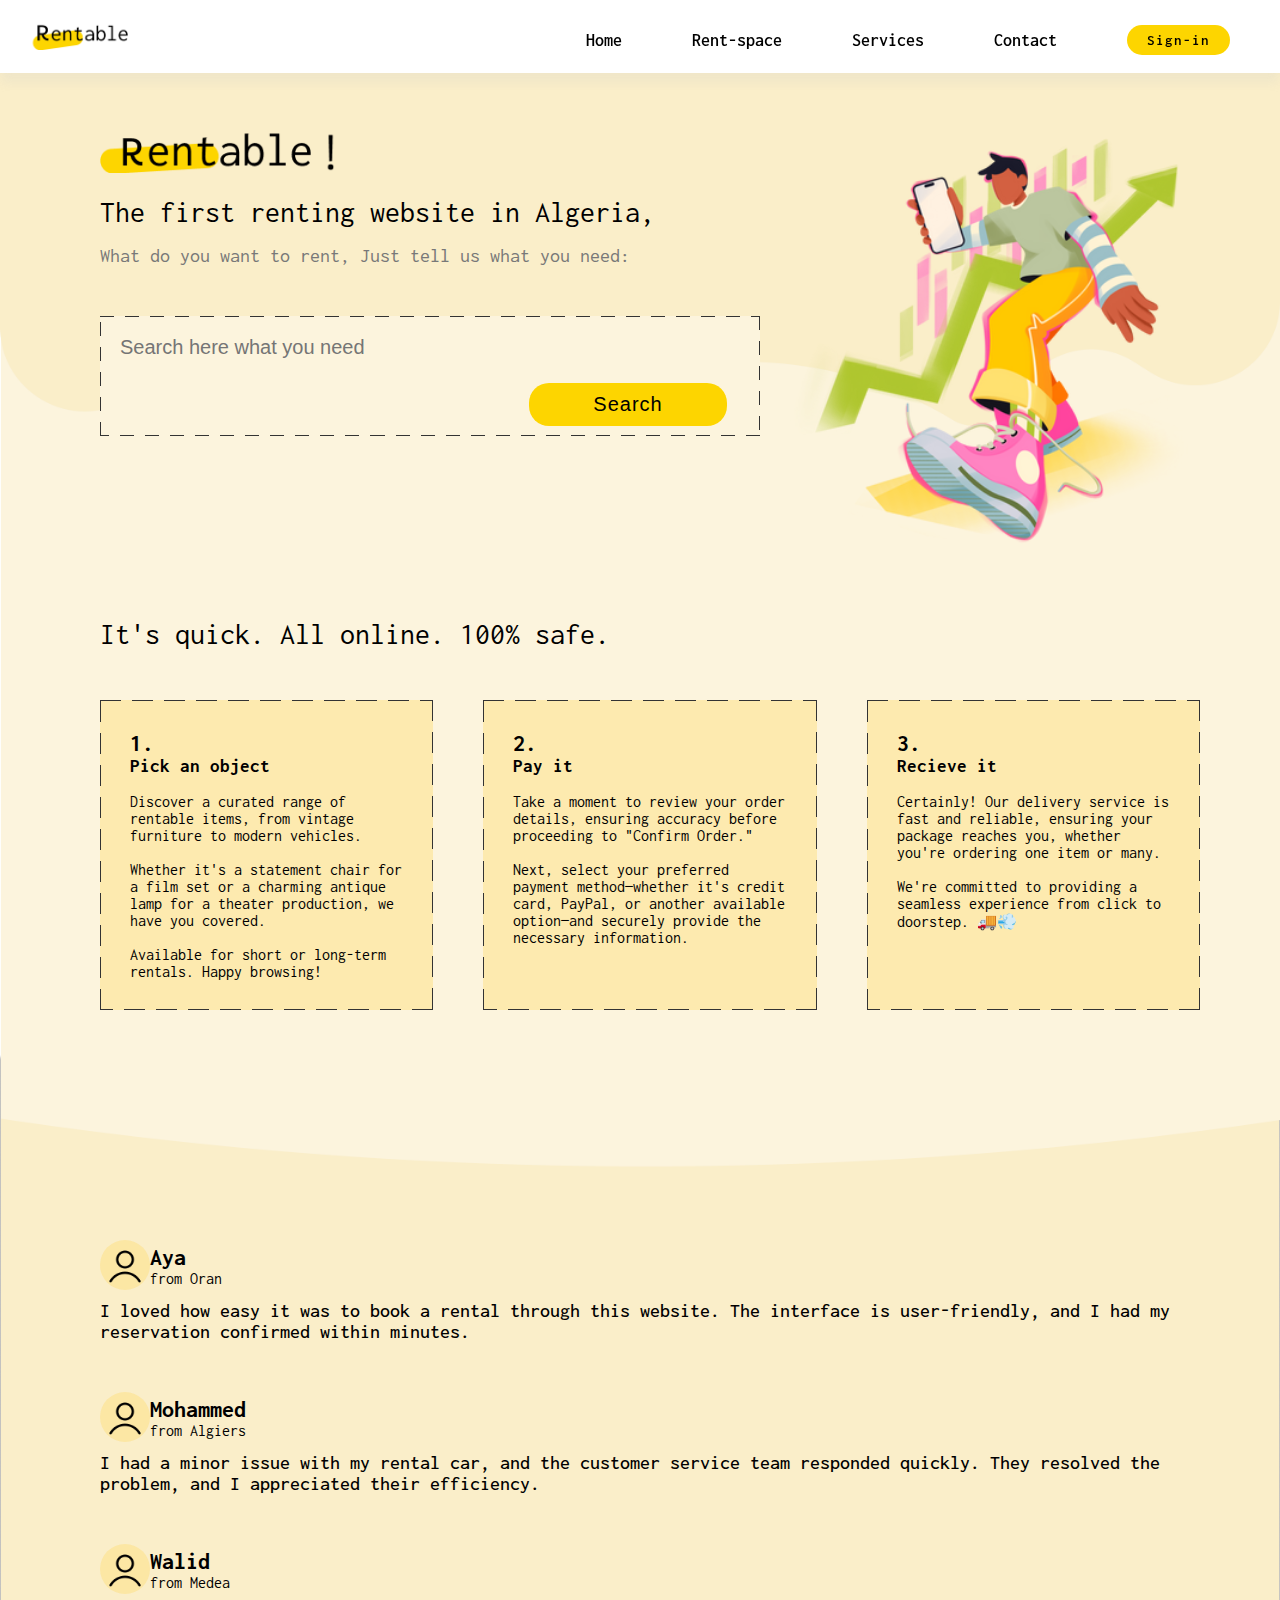
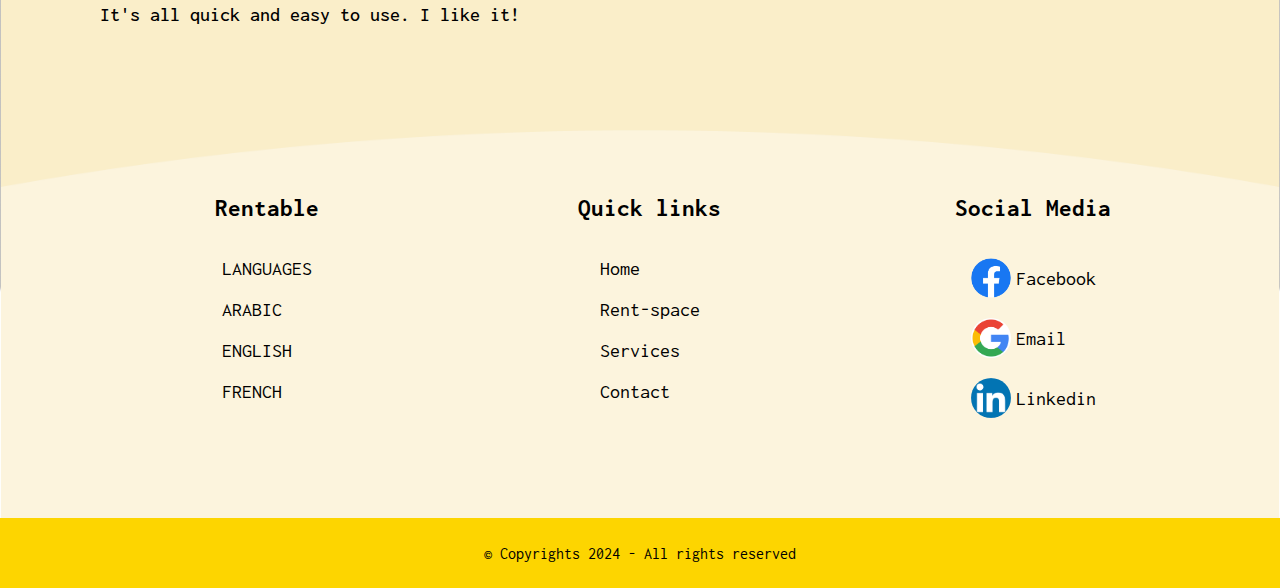
==== index.html @ ca213ad9 "Second commit" ====
<!DOCTYPE html>
<html lang="en">
<head>
    <meta charset="UTF-8">
    <meta name="viewport" content="width=device-width, initial-scale=1.0">
    <title>Connection</title>
</head>
<body>
    <!-- for github -->
    <script>
        window.location.href = "Home-index.html"; 
    </script>
</body>
</html>
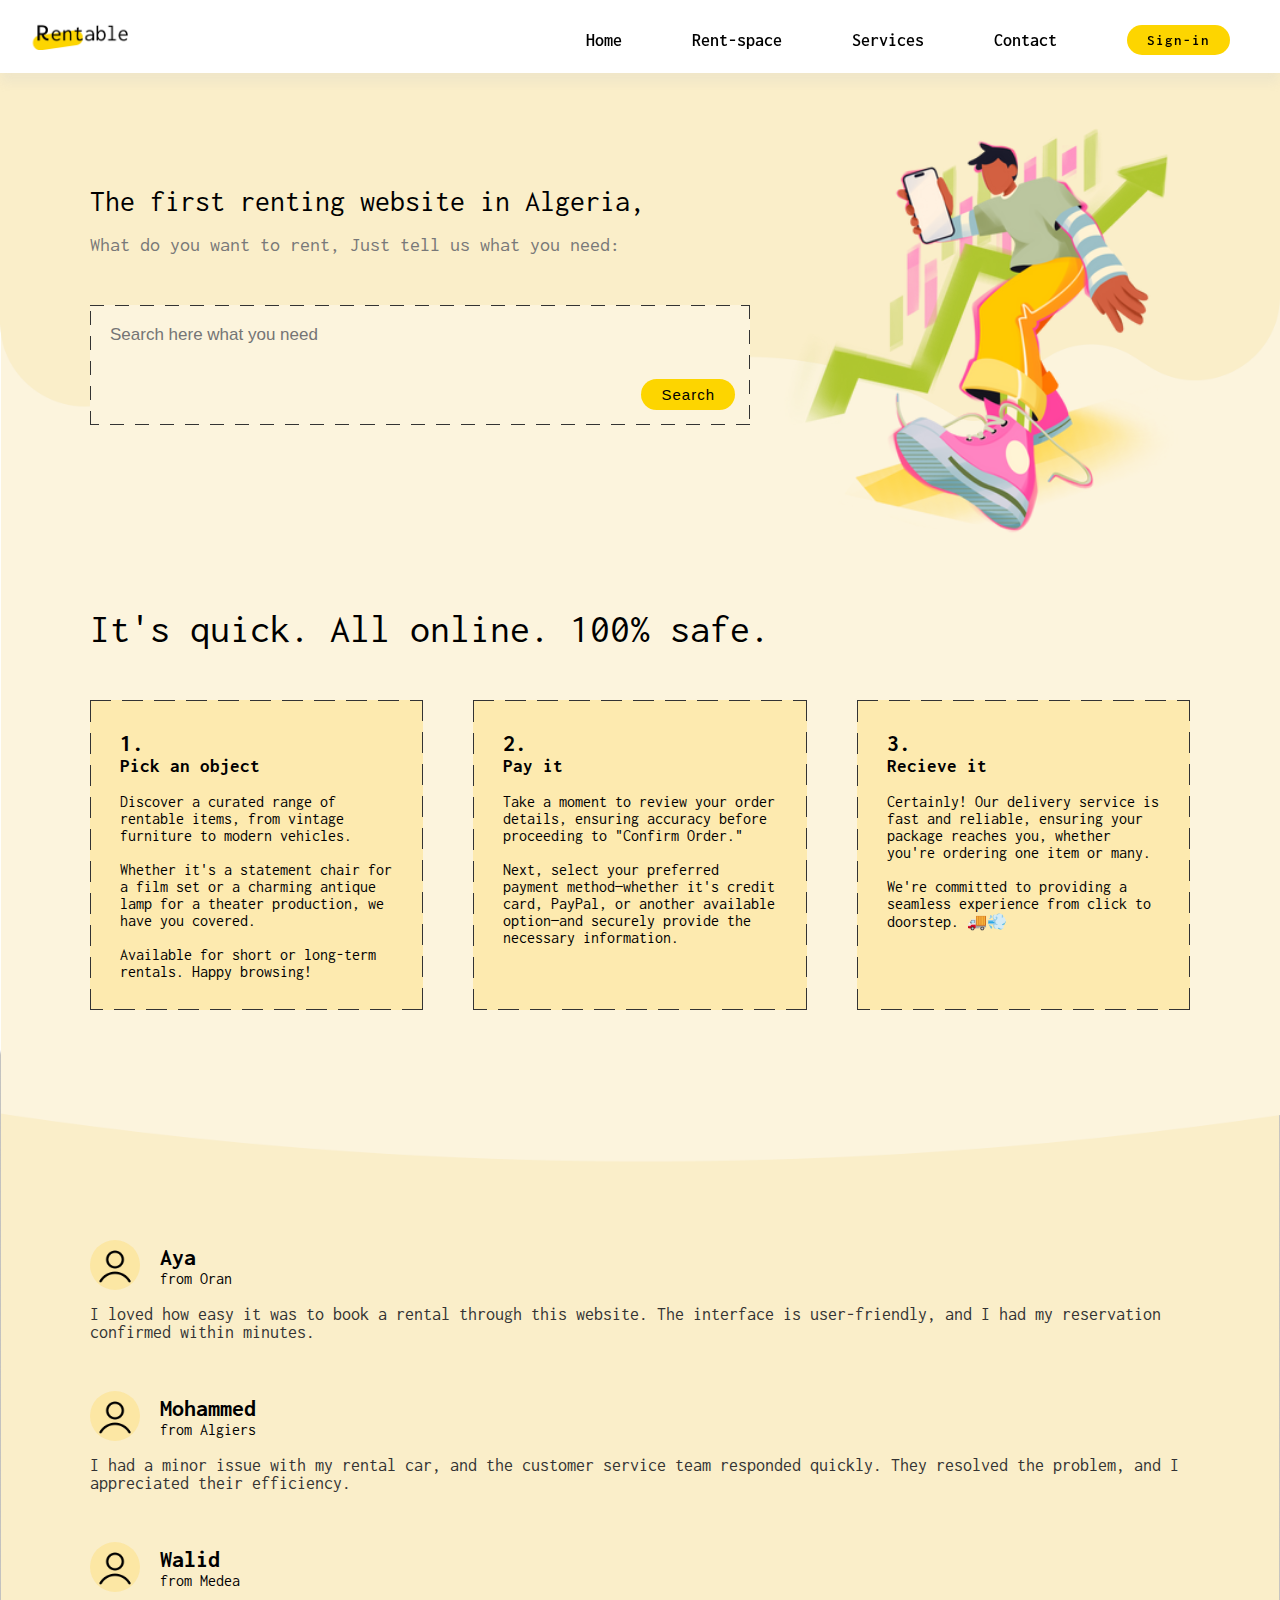
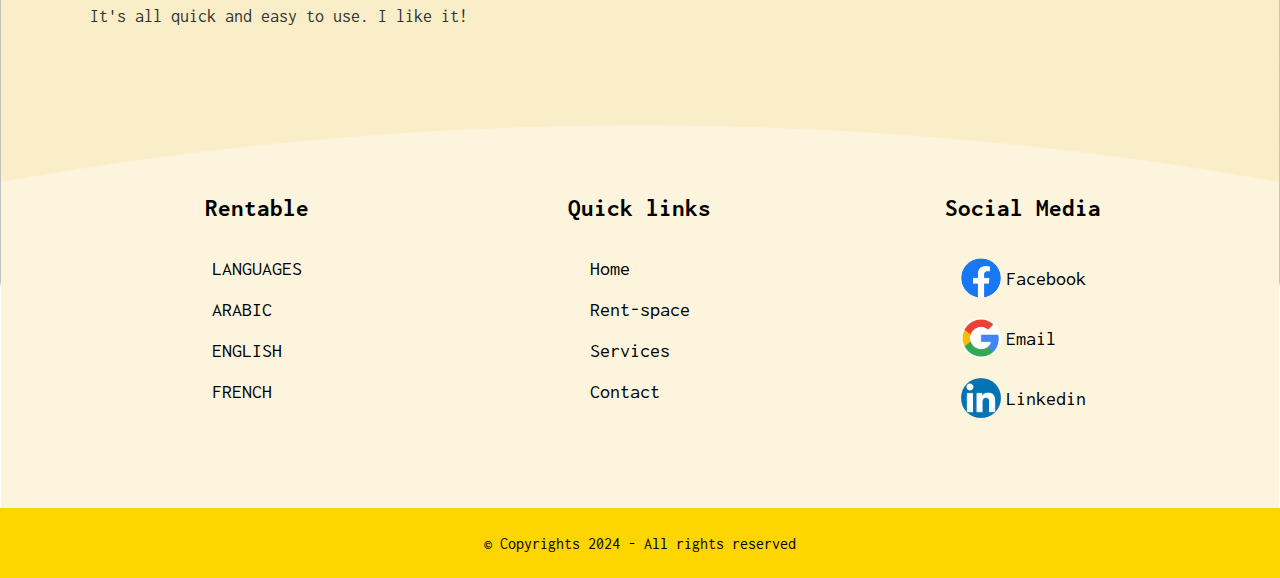
==== commit b70f375d: "21th" ====
--- a/index.html
+++ b/index.html
@@ -4,6 +4,7 @@
     <meta charset="UTF-8">
     <meta name="viewport" content="width=device-width, initial-scale=1.0">
     <title>Connection</title>
+    <link rel="icon" type="image/x-icon" href="./pictures/Favicon.png">
 </head>
 <body>
     <!-- for github -->
